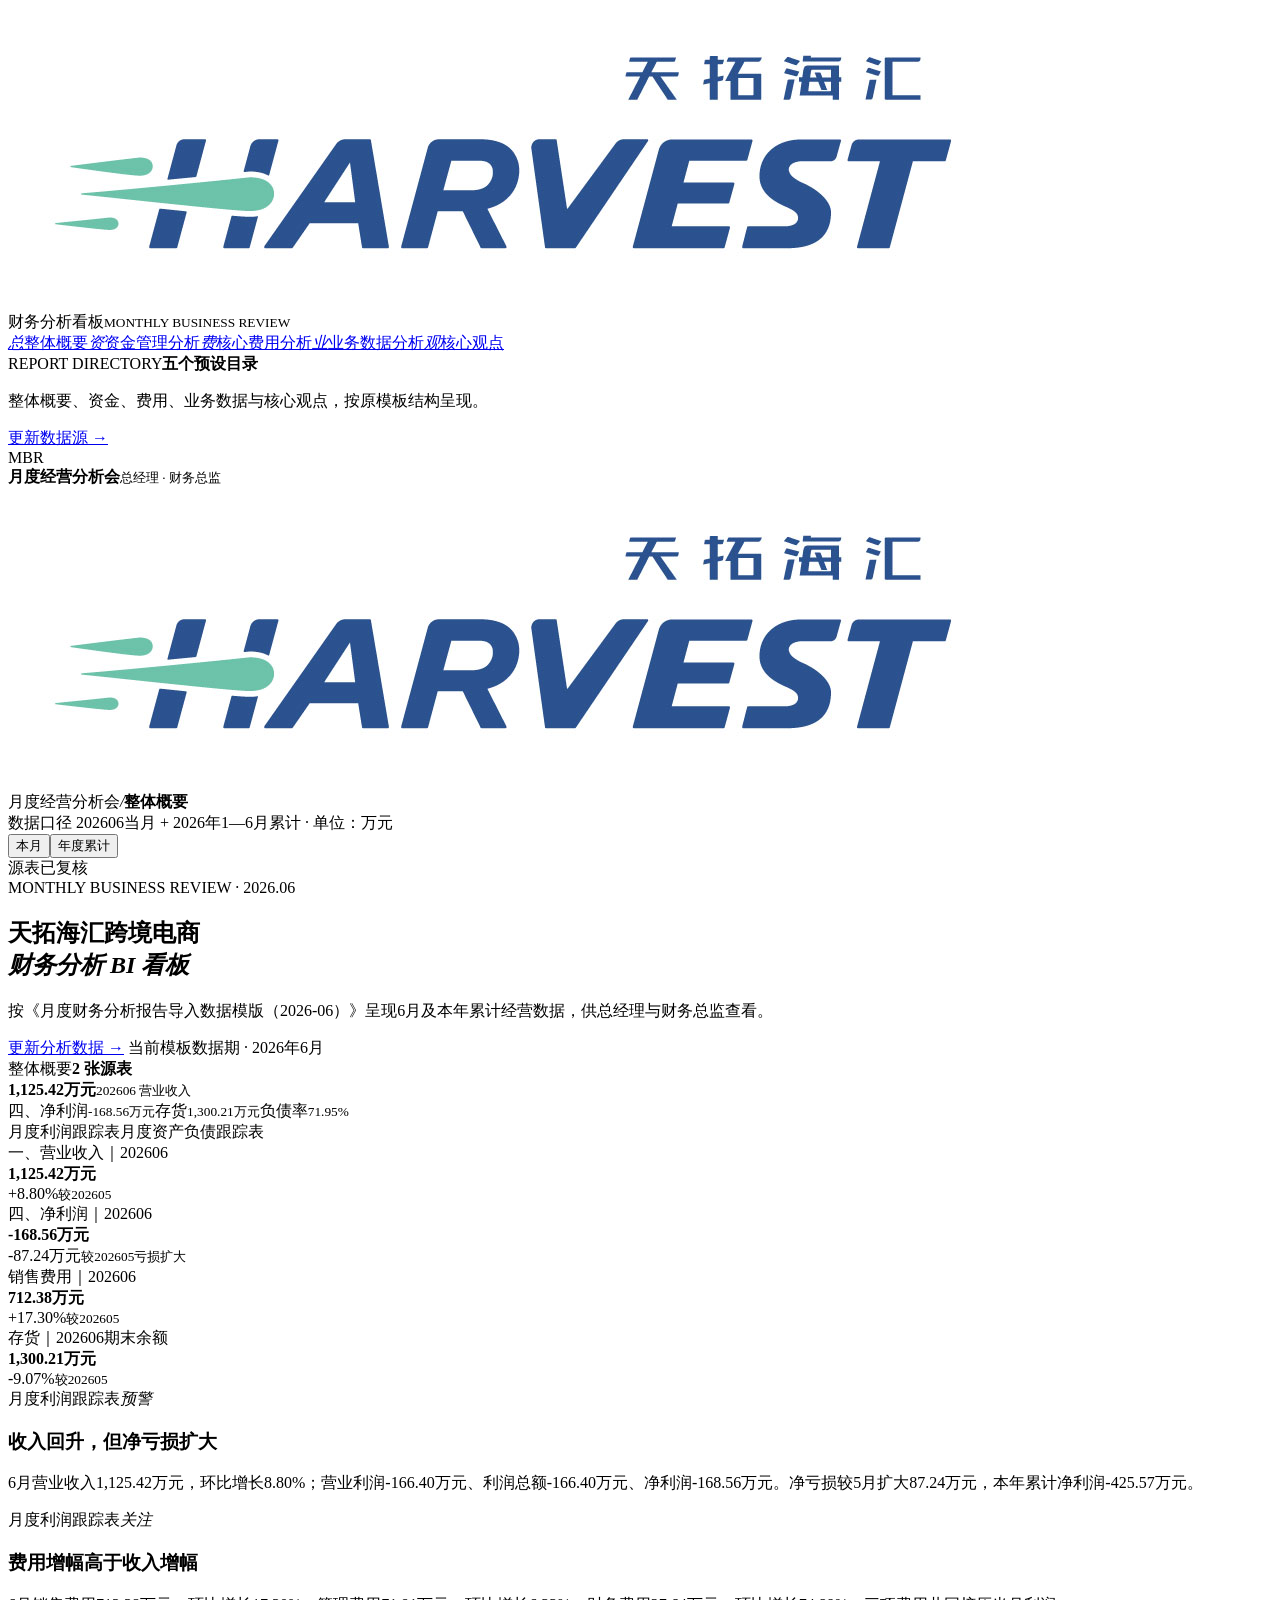
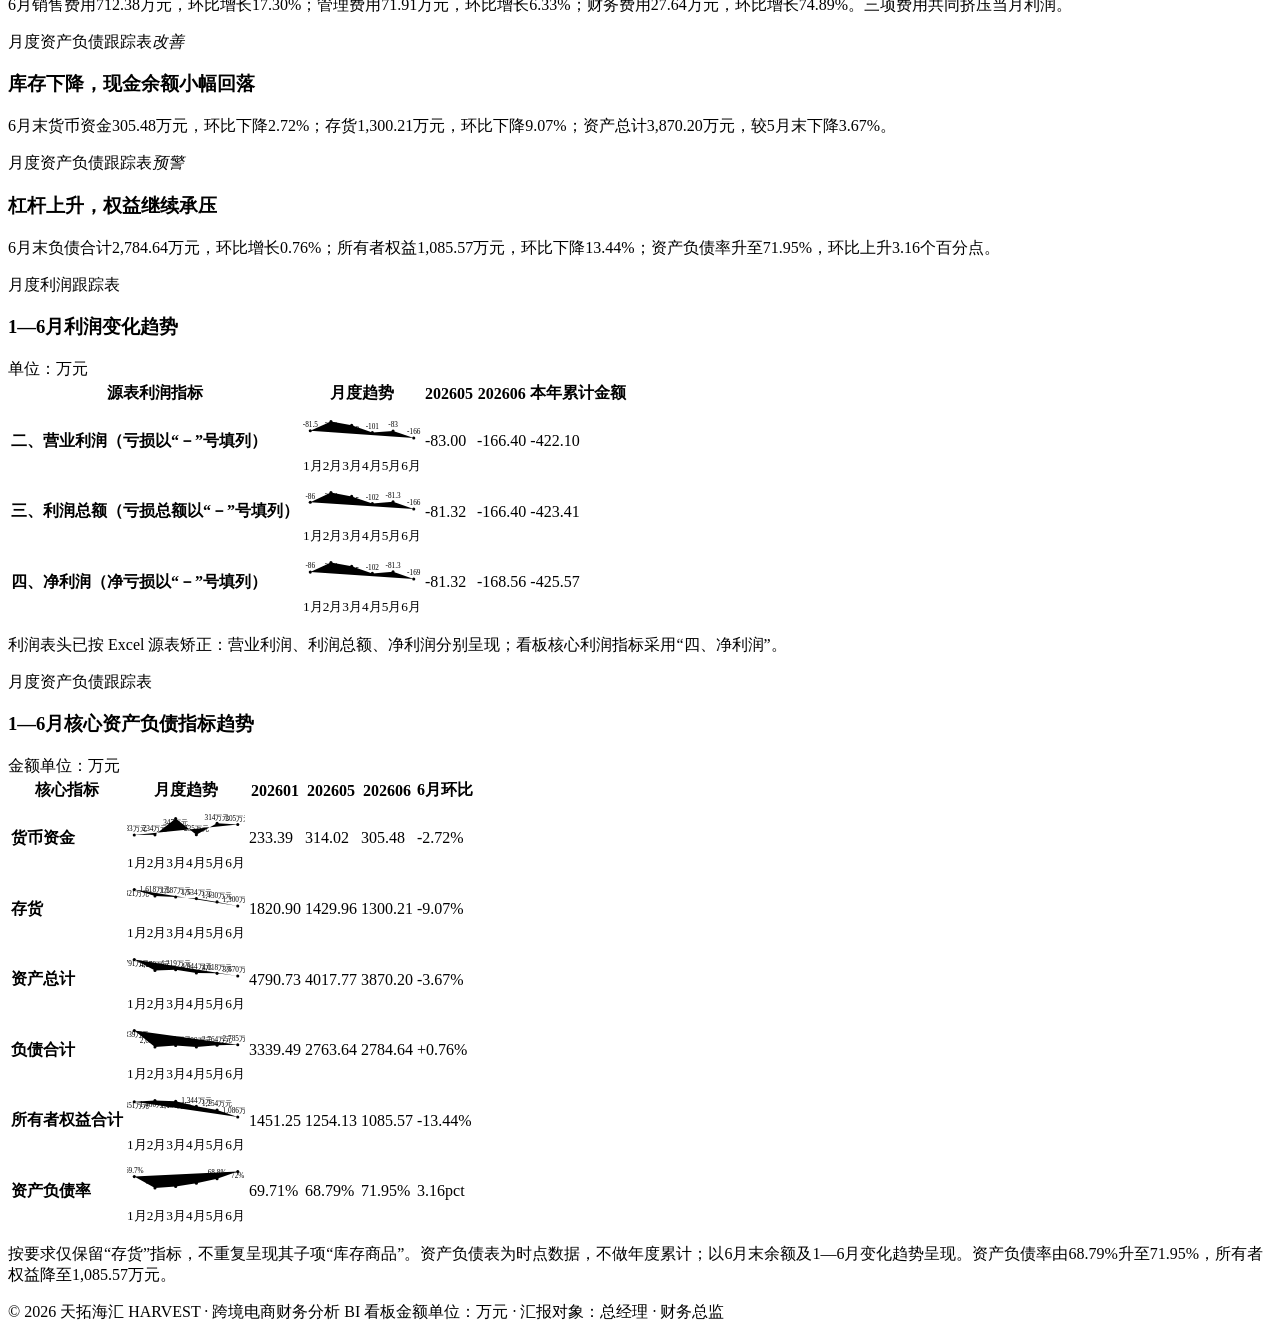
==== index.html @ 3107db8e "Add files via upload" ====
﻿<!DOCTYPE html><html lang="zh-CN"><head><meta charSet="utf-8"/><meta name="viewport" content="width=device-width, initial-scale=1"/><link rel="preload" as="image" href="./harvest-logo.jpg"/><link rel="stylesheet" href="./assets/index-Ce0Tkcq5.css" data-rsc-css-href="./assets/index-Ce0Tkcq5.css" data-precedence="vite-rsc/importer-resources"/><title>天拓海汇跨境电商项目 财务分析BI看板</title><meta name="description" content="依据月度财务分析报告导入数据模版，为总经理与财务总监呈现月度及本年累计经营数据。"/><meta property="og:title" content="天拓海汇跨境电商项目 财务分析BI看板"/><meta property="og:description" content="月度及本年累计财务与经营数据"/><meta property="og:image" content="./og-v2.png"/><meta property="og:image:width" content="1536"/><meta property="og:image:height" content="1024"/><meta property="og:image:alt" content="天拓海汇跨境电商项目财务分析 BI 看板"/><meta name="twitter:card" content="summary_large_image"/><meta name="twitter:title" content="天拓海汇跨境电商项目 财务分析BI看板"/><meta name="twitter:description" content="月度及本年累计财务与经营数据"/><meta name="twitter:image" content="./og-v2.png"/><link rel="icon" href="./harvest-logo.jpg"/>
</head><body><div class="app-shell"><aside class="sidebar"><a class="brand" href="index.html" aria-label="天拓海汇首页"><img src="./harvest-logo.jpg" alt="天拓海汇 HARVEST"/></a><div class="brand-caption"><span>财务分析看板</span><small>MONTHLY BUSINESS REVIEW</small></div><nav><a href="index.html" class="active"><i>总</i><span>整体概要</span><b></b></a><a href="capital.html" class=""><i>资</i><span>资金管理分析</span></a><a href="expenses.html" class=""><i>费</i><span>核心费用分析</span></a><a href="business.html" class=""><i>业</i><span>业务数据分析</span></a><a href="insights.html" class=""><i>观</i><span>核心观点</span></a></nav><div class="sidebar-card"><span>REPORT DIRECTORY</span><b>五个预设目录</b><p>整体概要、资金、费用、业务数据与核心观点，按原模板结构呈现。</p><a href="insights.html#data-update">更新数据源 →</a></div><footer><span class="avatar">MBR</span><div><b>月度经营分析会</b><small>总经理 · 财务总监</small></div></footer></aside><main><header class="topbar"><div class="mobile-brand"><img src="./harvest-logo.jpg" alt="天拓海汇"/></div><div class="breadcrumb"><span>月度经营分析会</span><i>/</i><b>整体概要</b></div><div class="top-actions"><span class="period">数据口径 202606当月 + 2026年1—6月累计 · 单位：万元</span><div class="view-toggle" role="group" aria-label="分析口径"><button class="active">本月</button><button class="">年度累计</button></div><span class="status"><b></b> 源表已复核</span></div></header><div class="page-content"><section class="ocean-hero"><div class="hero-copy"><span class="eyebrow-pill"><i></i> MONTHLY BUSINESS REVIEW · 2026.06</span><h1>天拓海汇跨境电商<br/><em>财务分析 BI 看板</em></h1><p>按《月度财务分析报告导入数据模版（2026-06）》呈现6月及本年累计经营数据，供总经理与财务总监查看。</p><div class="hero-actions"><a href="insights.html#data-update" class="primary-btn">更新分析数据 <span>→</span></a><span class="update-badge"><b></b> 当前模板数据期 · 2026年6月</span></div></div><div class="route-card" aria-label="整体概要数据源"><div class="route-head"><span>整体概要</span><strong>2 张源表</strong></div><div class="globe-grid"><div class="orbit orbit-one"></div><div class="orbit orbit-two"></div><div class="globe-core"><b>1,125.42万元</b><small>202606 营业收入</small></div><span class="market-node us">四、净利润<small>-168.56万元</small></span><span class="market-node eu">存货<small>1,300.21万元</small></span><span class="market-node jp">负债率<small>71.95%</small></span><span class="route-line line-one"></span><span class="route-line line-two"></span><span class="route-line line-three"></span></div><div class="route-foot"><span><i class="mint"></i>月度利润跟踪表</span><span><i class="blue"></i>月度资产负债跟踪表</span></div></div></section><section class="kpi-grid"><article class="kpi-card tone-blue"><div class="kpi-top"><span>一、营业收入｜202606</span><span class="kpi-dot"></span></div><strong>1,125.42万元</strong><div class="kpi-foot"><span class="up">+8.80%</span><small>较202605</small></div></article><article class="kpi-card tone-mint"><div class="kpi-top"><span>四、净利润｜202606</span><span class="kpi-dot"></span></div><strong>-168.56万元</strong><div class="kpi-foot"><span class="down">-87.24万元</span><small>较202605亏损扩大</small></div></article><article class="kpi-card tone-cyan"><div class="kpi-top"><span>销售费用｜202606</span><span class="kpi-dot"></span></div><strong>712.38万元</strong><div class="kpi-foot"><span class="up">+17.30%</span><small>较202605</small></div></article><article class="kpi-card tone-navy"><div class="kpi-top"><span>存货｜202606期末余额</span><span class="kpi-dot"></span></div><strong>1,300.21万元</strong><div class="kpi-foot"><span class="down">-9.07%</span><small>较202605</small></div></article></section><section class="narrative-grid" aria-label="整体概要文字结论"><article class="narrative-card risk"><div><span>月度利润跟踪表</span><i>预警</i></div><h3>收入回升，但净亏损扩大</h3><p>6月营业收入1,125.42万元，环比增长8.80%；营业利润-166.40万元、利润总额-166.40万元、净利润-168.56万元。净亏损较5月扩大87.24万元，本年累计净利润-425.57万元。</p></article><article class="narrative-card watch"><div><span>月度利润跟踪表</span><i>关注</i></div><h3>费用增幅高于收入增幅</h3><p>6月销售费用712.38万元，环比增长17.30%；管理费用71.91万元，环比增长6.33%；财务费用27.64万元，环比增长74.89%。三项费用共同挤压当月利润。</p></article><article class="narrative-card good"><div><span>月度资产负债跟踪表</span><i>改善</i></div><h3>库存下降，现金余额小幅回落</h3><p>6月末货币资金305.48万元，环比下降2.72%；存货1,300.21万元，环比下降9.07%；资产总计3,870.20万元，较5月末下降3.67%。</p></article><article class="narrative-card risk"><div><span>月度资产负债跟踪表</span><i>预警</i></div><h3>杠杆上升，权益继续承压</h3><p>6月末负债合计2,784.64万元，环比增长0.76%；所有者权益1,085.57万元，环比下降13.44%；资产负债率升至71.95%，环比上升3.16个百分点。</p></article></section><section class="panel variance-panel"><div class="panel-title"><div><span>月度利润跟踪表</span><h3>1—6月利润变化趋势</h3></div><span class="demo-label">单位：万元</span></div><div class="table-wrap"><table><thead><tr><th>源表利润指标</th><th>月度趋势</th><th>202605</th><th>202606</th><th>本年累计金额</th></tr></thead><tbody><tr><td><b>二、营业利润（亏损以“－”号填列）</b></td><td class="trend-cell"><div class="spark-bars spark-line" aria-label="1月 -81.54，2月 27.31，3月 -17.22，4月 -101.25，5月 -83，6月 -166.4"><svg viewBox="0 0 260 96" role="img" aria-hidden="true" focusable="false"><line class="spark-axis" x1="10" y1="66" x2="250" y2="66"></line><polyline class="spark-line-path" points="16,50.22920861080998 61.6,30 107.2,38.27566981570389 152.8,53.89221000464612 198.4,50.500542047390425 244,66"></polyline><circle class="negative" cx="16" cy="50.22920861080998" r="3.4"></circle><circle class="positive" cx="61.6" cy="30" r="3.4"></circle><circle class="negative" cx="107.2" cy="38.27566981570389" r="3.4"></circle><circle class="negative" cx="152.8" cy="53.89221000464612" r="3.4"></circle><circle class="negative" cx="198.4" cy="50.500542047390425" r="3.4"></circle><circle class="negative" cx="244" cy="66" r="3.4"></circle><text class="spark-label negative" x="16" y="42.22920861080998" text-anchor="middle">-81.5</text><text class="spark-label positive" x="61.6" y="44" text-anchor="middle">27.3</text><text class="spark-label negative" x="107.2" y="52.27566981570389" text-anchor="middle">-17.2</text><text class="spark-label negative" x="152.8" y="45.89221000464612" text-anchor="middle">-101</text><text class="spark-label negative" x="198.4" y="42.500542047390425" text-anchor="middle">-83</text><text class="spark-label negative" x="244" y="58" text-anchor="middle">-166</text></svg><span class="spark-col" title="1月：-81.54"><small>1月</small></span><span class="spark-col" title="2月：27.31"><small>2月</small></span><span class="spark-col" title="3月：-17.22"><small>3月</small></span><span class="spark-col" title="4月：-101.25"><small>4月</small></span><span class="spark-col" title="5月：-83"><small>5月</small></span><span class="spark-col" title="6月：-166.4"><small>6月</small></span></div></td><td class="down">-83.00</td><td class="down">-166.40</td><td class="down">-422.10</td></tr><tr><td><b>三、利润总额（亏损总额以“－”号填列）</b></td><td class="trend-cell"><div class="spark-bars spark-line" aria-label="1月 -85.98，2月 28.44，3月 -16.5，4月 -101.65，5月 -81.32，6月 -166.4"><svg viewBox="0 0 260 96" role="img" aria-hidden="true" focusable="false"><line class="spark-axis" x1="10" y1="66" x2="250" y2="66"></line><polyline class="spark-line-path" points="16,51.141038801067545 61.6,30 107.2,38.303428454116194 152.8,54.036337507698626 198.4,50.28002463559844 244,66"></polyline><circle class="negative" cx="16" cy="51.141038801067545" r="3.4"></circle><circle class="positive" cx="61.6" cy="30" r="3.4"></circle><circle class="negative" cx="107.2" cy="38.303428454116194" r="3.4"></circle><circle class="negative" cx="152.8" cy="54.036337507698626" r="3.4"></circle><circle class="negative" cx="198.4" cy="50.28002463559844" r="3.4"></circle><circle class="negative" cx="244" cy="66" r="3.4"></circle><text class="spark-label negative" x="16" y="43.141038801067545" text-anchor="middle">-86</text><text class="spark-label positive" x="61.6" y="44" text-anchor="middle">28.4</text><text class="spark-label negative" x="107.2" y="52.303428454116194" text-anchor="middle">-16.5</text><text class="spark-label negative" x="152.8" y="46.036337507698626" text-anchor="middle">-102</text><text class="spark-label negative" x="198.4" y="42.28002463559844" text-anchor="middle">-81.3</text><text class="spark-label negative" x="244" y="58" text-anchor="middle">-166</text></svg><span class="spark-col" title="1月：-85.98"><small>1月</small></span><span class="spark-col" title="2月：28.44"><small>2月</small></span><span class="spark-col" title="3月：-16.5"><small>3月</small></span><span class="spark-col" title="4月：-101.65"><small>4月</small></span><span class="spark-col" title="5月：-81.32"><small>5月</small></span><span class="spark-col" title="6月：-166.4"><small>6月</small></span></div></td><td class="down">-81.32</td><td class="down">-166.40</td><td class="down">-423.41</td></tr><tr><td><b>四、净利润（净亏损以“－”号填列）</b></td><td class="trend-cell"><div class="spark-bars spark-line" aria-label="1月 -85.98，2月 28.44，3月 -16.5，4月 -101.65，5月 -81.32，6月 -168.56"><svg viewBox="0 0 260 96" role="img" aria-hidden="true" focusable="false"><line class="spark-axis" x1="10" y1="66" x2="250" y2="66"></line><polyline class="spark-line-path" points="16,50.9092385786802 61.6,30 107.2,38.21238578680203 152.8,53.77279187817259 198.4,50.057664974619286 244,66"></polyline><circle class="negative" cx="16" cy="50.9092385786802" r="3.4"></circle><circle class="positive" cx="61.6" cy="30" r="3.4"></circle><circle class="negative" cx="107.2" cy="38.21238578680203" r="3.4"></circle><circle class="negative" cx="152.8" cy="53.77279187817259" r="3.4"></circle><circle class="negative" cx="198.4" cy="50.057664974619286" r="3.4"></circle><circle class="negative" cx="244" cy="66" r="3.4"></circle><text class="spark-label negative" x="16" y="42.9092385786802" text-anchor="middle">-86</text><text class="spark-label positive" x="61.6" y="44" text-anchor="middle">28.4</text><text class="spark-label negative" x="107.2" y="52.21238578680203" text-anchor="middle">-16.5</text><text class="spark-label negative" x="152.8" y="45.77279187817259" text-anchor="middle">-102</text><text class="spark-label negative" x="198.4" y="42.057664974619286" text-anchor="middle">-81.3</text><text class="spark-label negative" x="244" y="58" text-anchor="middle">-169</text></svg><span class="spark-col" title="1月：-85.98"><small>1月</small></span><span class="spark-col" title="2月：28.44"><small>2月</small></span><span class="spark-col" title="3月：-16.5"><small>3月</small></span><span class="spark-col" title="4月：-101.65"><small>4月</small></span><span class="spark-col" title="5月：-81.32"><small>5月</small></span><span class="spark-col" title="6月：-168.56"><small>6月</small></span></div></td><td class="down">-81.32</td><td class="down">-168.56</td><td class="down">-425.57</td></tr></tbody></table></div><p class="table-note">利润表头已按 Excel 源表矫正：营业利润、利润总额、净利润分别呈现；看板核心利润指标采用“四、净利润”。</p></section><section class="panel market-panel"><div class="panel-title"><div><span>月度资产负债跟踪表</span><h3>1—6月核心资产负债指标趋势</h3></div><span class="demo-label">金额单位：万元</span></div><div class="table-wrap"><table><thead><tr><th>核心指标</th><th>月度趋势</th><th>202601</th><th>202605</th><th>202606</th><th>6月环比</th></tr></thead><tbody><tr><td><b>货币资金</b></td><td class="trend-cell"><div class="spark-bars spark-line" aria-label="1月 233.39万元，2月 234.14万元，3月 346.89万元，4月 234.68万元，5月 314.02万元，6月 305.48万元"><svg viewBox="0 0 260 96" role="img" aria-hidden="true" focusable="false"><line class="spark-axis" x1="10" y1="66" x2="250" y2="66"></line><polyline class="spark-line-path" points="16,66 61.6,65.76211453744493 107.2,30 152.8,65.59083700440527 198.4,40.4257268722467 244,43.13444933920704"></polyline><circle class="positive" cx="16" cy="66" r="3.4"></circle><circle class="positive" cx="61.6" cy="65.76211453744493" r="3.4"></circle><circle class="positive" cx="107.2" cy="30" r="3.4"></circle><circle class="positive" cx="152.8" cy="65.59083700440527" r="3.4"></circle><circle class="positive" cx="198.4" cy="40.4257268722467" r="3.4"></circle><circle class="positive" cx="244" cy="43.13444933920704" r="3.4"></circle><text class="spark-label positive" x="16" y="58" text-anchor="middle">233万元</text><text class="spark-label positive" x="61.6" y="57.76211453744493" text-anchor="middle">234万元</text><text class="spark-label positive" x="107.2" y="44" text-anchor="middle">347万元</text><text class="spark-label positive" x="152.8" y="57.59083700440527" text-anchor="middle">235万元</text><text class="spark-label positive" x="198.4" y="32.4257268722467" text-anchor="middle">314万元</text><text class="spark-label positive" x="244" y="35.13444933920704" text-anchor="middle">305万元</text></svg><span class="spark-col" title="1月：233.39万元"><small>1月</small></span><span class="spark-col" title="2月：234.14万元"><small>2月</small></span><span class="spark-col" title="3月：346.89万元"><small>3月</small></span><span class="spark-col" title="4月：234.68万元"><small>4月</small></span><span class="spark-col" title="5月：314.02万元"><small>5月</small></span><span class="spark-col" title="6月：305.48万元"><small>6月</small></span></div></td><td>233.39</td><td>314.02</td><td>305.48</td><td class="up">-2.72%</td></tr><tr><td><b>存货</b></td><td class="trend-cell"><div class="spark-bars spark-line" aria-label="1月 1820.9万元，2月 1617.87万元，3月 1586.86万元，4月 1534.13万元，5月 1429.96万元，6月 1300.21万元"><svg viewBox="0 0 260 96" role="img" aria-hidden="true" focusable="false"><line class="spark-axis" x1="10" y1="66" x2="250" y2="66"></line><polyline class="spark-line-path" points="16,30 61.6,44.03729666404196 107.2,46.181297893180215 152.8,49.82699879006702 198.4,57.02921123893296 244,66"></polyline><circle class="positive" cx="16" cy="30" r="3.4"></circle><circle class="positive" cx="61.6" cy="44.03729666404196" r="3.4"></circle><circle class="positive" cx="107.2" cy="46.181297893180215" r="3.4"></circle><circle class="positive" cx="152.8" cy="49.82699879006702" r="3.4"></circle><circle class="positive" cx="198.4" cy="57.02921123893296" r="3.4"></circle><circle class="positive" cx="244" cy="66" r="3.4"></circle><text class="spark-label positive" x="16" y="44" text-anchor="middle">1,821万元</text><text class="spark-label positive" x="61.6" y="36.03729666404196" text-anchor="middle">1,618万元</text><text class="spark-label positive" x="107.2" y="38.181297893180215" text-anchor="middle">1,587万元</text><text class="spark-label positive" x="152.8" y="41.82699879006702" text-anchor="middle">1,534万元</text><text class="spark-label positive" x="198.4" y="49.02921123893296" text-anchor="middle">1,430万元</text><text class="spark-label positive" x="244" y="58" text-anchor="middle">1,300万元</text></svg><span class="spark-col" title="1月：1820.9万元"><small>1月</small></span><span class="spark-col" title="2月：1617.87万元"><small>2月</small></span><span class="spark-col" title="3月：1586.86万元"><small>3月</small></span><span class="spark-col" title="4月：1534.13万元"><small>4月</small></span><span class="spark-col" title="5月：1429.96万元"><small>5月</small></span><span class="spark-col" title="6月：1300.21万元"><small>6月</small></span></div></td><td>1820.90</td><td>1429.96</td><td>1300.21</td><td class="up">-9.07%</td></tr><tr><td><b>资产总计</b></td><td class="trend-cell"><div class="spark-bars spark-line" aria-label="1月 4790.73万元，2月 4178.93万元，3月 4219.37万元，4月 4043.51万元，5月 4017.77万元，6月 3870.2万元"><svg viewBox="0 0 260 96" role="img" aria-hidden="true" focusable="false"><line class="spark-axis" x1="10" y1="66" x2="250" y2="66"></line><polyline class="spark-line-path" points="16,30 61.6,53.926216418802184 107.2,52.34469273136128 152.8,59.22220894484697 198.4,60.22884642542883 244,66"></polyline><circle class="positive" cx="16" cy="30" r="3.4"></circle><circle class="positive" cx="61.6" cy="53.926216418802184" r="3.4"></circle><circle class="positive" cx="107.2" cy="52.34469273136128" r="3.4"></circle><circle class="positive" cx="152.8" cy="59.22220894484697" r="3.4"></circle><circle class="positive" cx="198.4" cy="60.22884642542883" r="3.4"></circle><circle class="positive" cx="244" cy="66" r="3.4"></circle><text class="spark-label positive" x="16" y="44" text-anchor="middle">4,791万元</text><text class="spark-label positive" x="61.6" y="45.926216418802184" text-anchor="middle">4,179万元</text><text class="spark-label positive" x="107.2" y="44.34469273136128" text-anchor="middle">4,219万元</text><text class="spark-label positive" x="152.8" y="51.22220894484697" text-anchor="middle">4,044万元</text><text class="spark-label positive" x="198.4" y="52.22884642542883" text-anchor="middle">4,018万元</text><text class="spark-label positive" x="244" y="58" text-anchor="middle">3,870万元</text></svg><span class="spark-col" title="1月：4790.73万元"><small>1月</small></span><span class="spark-col" title="2月：4178.93万元"><small>2月</small></span><span class="spark-col" title="3月：4219.37万元"><small>3月</small></span><span class="spark-col" title="4月：4043.51万元"><small>4月</small></span><span class="spark-col" title="5月：4017.77万元"><small>5月</small></span><span class="spark-col" title="6月：3870.2万元"><small>6月</small></span></div></td><td>4790.73</td><td>4017.77</td><td>3870.20</td><td class="up">-3.67%</td></tr><tr><td><b>负债合计</b></td><td class="trend-cell"><div class="spark-bars spark-line" aria-label="1月 3339.49万元，2月 2699.25万元，3月 2755.29万元，4月 2699.15万元，5月 2763.64万元，6月 2784.64万元"><svg viewBox="0 0 260 96" role="img" aria-hidden="true" focusable="false"><line class="spark-axis" x1="10" y1="66" x2="250" y2="66"></line><polyline class="spark-line-path" points="16,30 61.6,65.99437798669457 107.2,62.84380173033077 152.8,66 198.4,62.37436361932724 244,61.19374082518663"></polyline><circle class="positive" cx="16" cy="30" r="3.4"></circle><circle class="positive" cx="61.6" cy="65.99437798669457" r="3.4"></circle><circle class="positive" cx="107.2" cy="62.84380173033077" r="3.4"></circle><circle class="positive" cx="152.8" cy="66" r="3.4"></circle><circle class="positive" cx="198.4" cy="62.37436361932724" r="3.4"></circle><circle class="positive" cx="244" cy="61.19374082518663" r="3.4"></circle><text class="spark-label positive" x="16" y="44" text-anchor="middle">3,339万元</text><text class="spark-label positive" x="61.6" y="57.99437798669457" text-anchor="middle">2,699万元</text><text class="spark-label positive" x="107.2" y="54.84380173033077" text-anchor="middle">2,755万元</text><text class="spark-label positive" x="152.8" y="58" text-anchor="middle">2,699万元</text><text class="spark-label positive" x="198.4" y="54.37436361932724" text-anchor="middle">2,764万元</text><text class="spark-label positive" x="244" y="53.19374082518663" text-anchor="middle">2,785万元</text></svg><span class="spark-col" title="1月：3339.49万元"><small>1月</small></span><span class="spark-col" title="2月：2699.25万元"><small>2月</small></span><span class="spark-col" title="3月：2755.29万元"><small>3月</small></span><span class="spark-col" title="4月：2699.15万元"><small>4月</small></span><span class="spark-col" title="5月：2763.64万元"><small>5月</small></span><span class="spark-col" title="6月：2784.64万元"><small>6月</small></span></div></td><td>3339.49</td><td>2763.64</td><td>2784.64</td><td class="down">+0.76%</td></tr><tr><td><b>所有者权益合计</b></td><td class="trend-cell"><div class="spark-bars spark-line" aria-label="1月 1451.25万元，2月 1479.68万元，3月 1464.08万元，4月 1344.35万元，5月 1254.13万元，6月 1085.57万元"><svg viewBox="0 0 260 96" role="img" aria-hidden="true" focusable="false"><line class="spark-axis" x1="10" y1="66" x2="250" y2="66"></line><polyline class="spark-line-path" points="16,32.59693994062572 61.6,30 107.2,31.424982872802023 152.8,42.36172642155744 198.4,50.60287736926237 244,66"></polyline><circle class="positive" cx="16" cy="32.59693994062572" r="3.4"></circle><circle class="positive" cx="61.6" cy="30" r="3.4"></circle><circle class="positive" cx="107.2" cy="31.424982872802023" r="3.4"></circle><circle class="positive" cx="152.8" cy="42.36172642155744" r="3.4"></circle><circle class="positive" cx="198.4" cy="50.60287736926237" r="3.4"></circle><circle class="positive" cx="244" cy="66" r="3.4"></circle><text class="spark-label positive" x="16" y="46.59693994062572" text-anchor="middle">1,451万元</text><text class="spark-label positive" x="61.6" y="44" text-anchor="middle">1,480万元</text><text class="spark-label positive" x="107.2" y="45.42498287280202" text-anchor="middle">1,464万元</text><text class="spark-label positive" x="152.8" y="34.36172642155744" text-anchor="middle">1,344万元</text><text class="spark-label positive" x="198.4" y="42.60287736926237" text-anchor="middle">1,254万元</text><text class="spark-label positive" x="244" y="58" text-anchor="middle">1,086万元</text></svg><span class="spark-col" title="1月：1451.25万元"><small>1月</small></span><span class="spark-col" title="2月：1479.68万元"><small>2月</small></span><span class="spark-col" title="3月：1464.08万元"><small>3月</small></span><span class="spark-col" title="4月：1344.35万元"><small>4月</small></span><span class="spark-col" title="5月：1254.13万元"><small>5月</small></span><span class="spark-col" title="6月：1085.57万元"><small>6月</small></span></div></td><td>1451.25</td><td>1254.13</td><td>1085.57</td><td class="up">-13.44%</td></tr><tr><td><b>资产负债率</b></td><td class="trend-cell"><div class="spark-bars spark-line" aria-label="1月 69.71%，2月 64.59%，3月 65.3%，4月 66.75%，5月 68.79%，6月 71.95%"><svg viewBox="0 0 260 96" role="img" aria-hidden="true" focusable="false"><line class="spark-axis" x1="10" y1="66" x2="250" y2="66"></line><polyline class="spark-line-path" points="16,40.95652173913048 61.6,66 107.2,62.527173913043505 152.8,55.43478260869567 198.4,45.45652173913042 244,30"></polyline><circle class="positive" cx="16" cy="40.95652173913048" r="3.4"></circle><circle class="positive" cx="61.6" cy="66" r="3.4"></circle><circle class="positive" cx="107.2" cy="62.527173913043505" r="3.4"></circle><circle class="positive" cx="152.8" cy="55.43478260869567" r="3.4"></circle><circle class="positive" cx="198.4" cy="45.45652173913042" r="3.4"></circle><circle class="positive" cx="244" cy="30" r="3.4"></circle><text class="spark-label positive" x="16" y="32.95652173913048" text-anchor="middle">69.7%</text><text class="spark-label positive" x="61.6" y="58" text-anchor="middle">64.6%</text><text class="spark-label positive" x="107.2" y="54.527173913043505" text-anchor="middle">65.3%</text><text class="spark-label positive" x="152.8" y="47.43478260869567" text-anchor="middle">66.8%</text><text class="spark-label positive" x="198.4" y="37.45652173913042" text-anchor="middle">68.8%</text><text class="spark-label positive" x="244" y="44" text-anchor="middle">72%</text></svg><span class="spark-col" title="1月：69.71%"><small>1月</small></span><span class="spark-col" title="2月：64.59%"><small>2月</small></span><span class="spark-col" title="3月：65.3%"><small>3月</small></span><span class="spark-col" title="4月：66.75%"><small>4月</small></span><span class="spark-col" title="5月：68.79%"><small>5月</small></span><span class="spark-col" title="6月：71.95%"><small>6月</small></span></div></td><td>69.71<!-- -->%</td><td>68.79<!-- -->%</td><td>71.95<!-- -->%</td><td class="down">3.16pct</td></tr></tbody></table></div><p class="table-note">按要求仅保留“存货”指标，不重复呈现其子项“库存商品”。资产负债表为时点数据，不做年度累计；以6月末余额及1—6月变化趋势呈现。资产负债率由68.79%升至71.95%，所有者权益降至1,085.57万元。</p></section><footer class="page-footer"><span>© 2026 天拓海汇 HARVEST · 跨境电商财务分析 BI 看板</span><span>金额单位：万元 · 汇报对象：总经理 · 财务总监</span></footer></div></main></div></body></html>
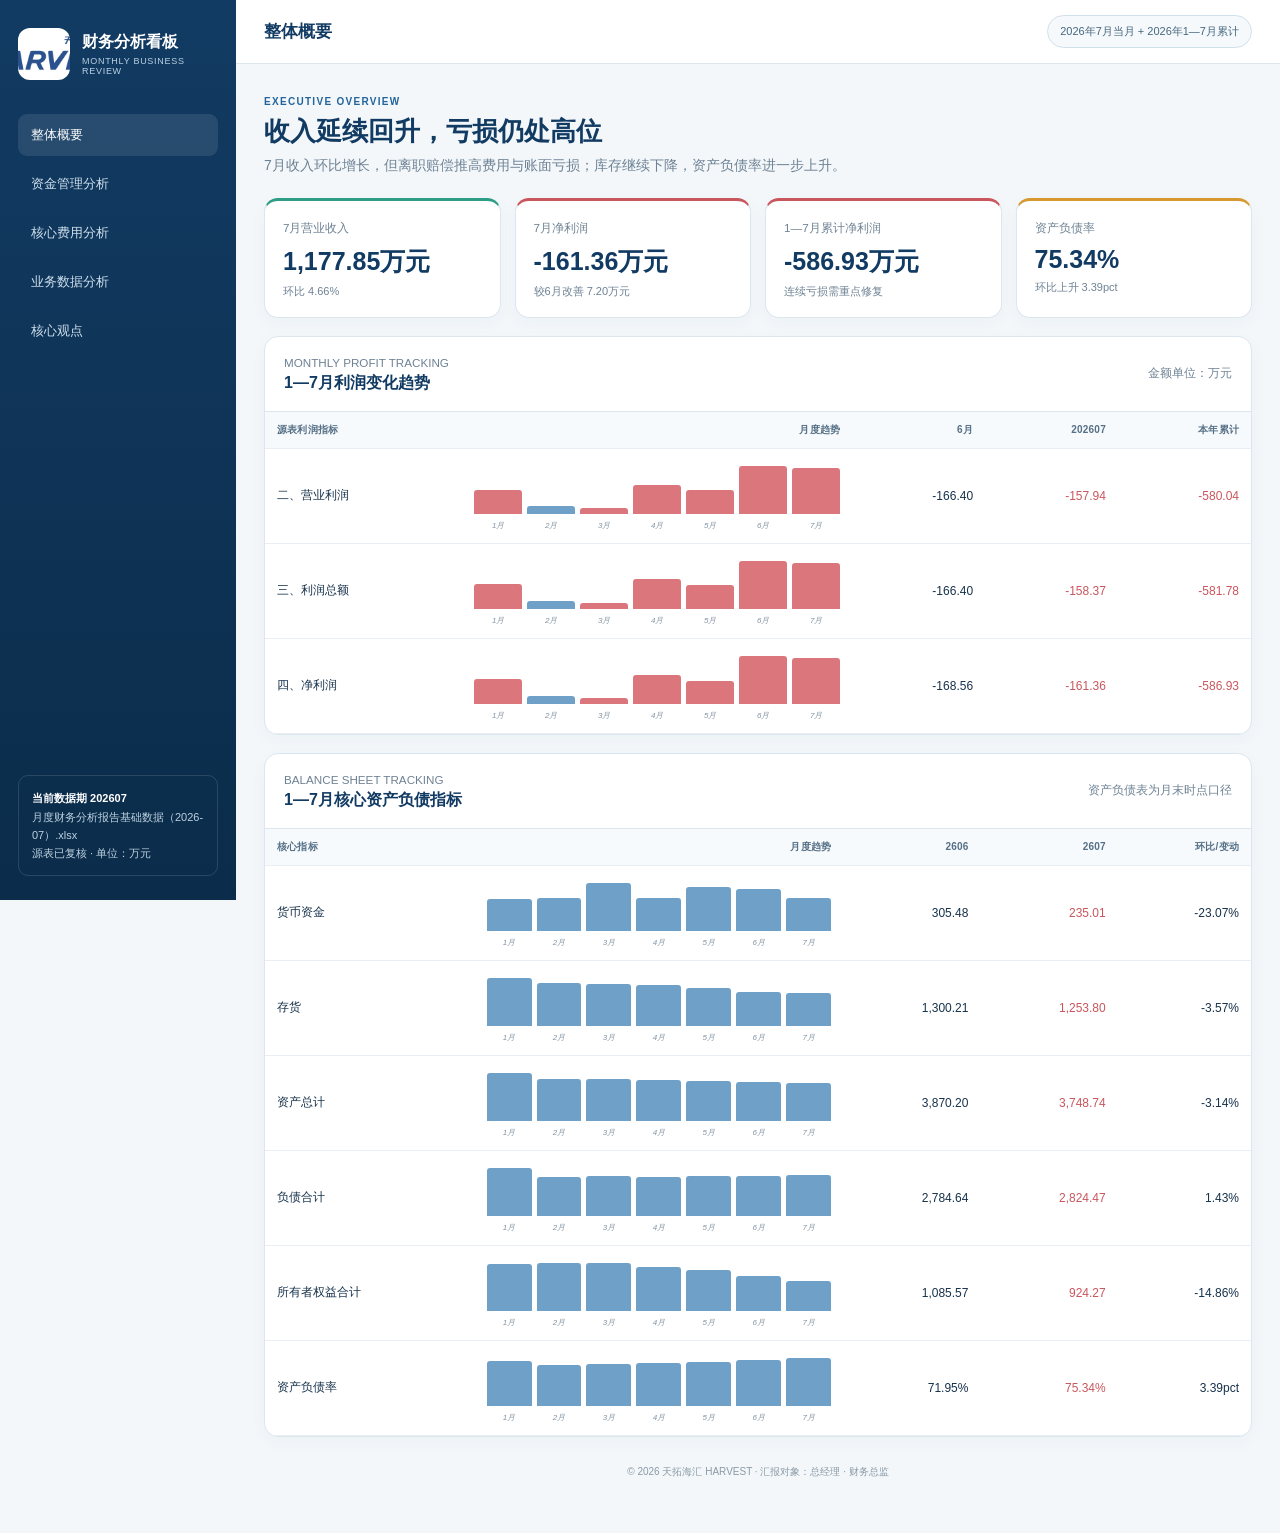
==== commit 944cc186: "Update financial dashboard with July 2026 data" ====
--- a/index.html
+++ b/index.html
@@ -1,2 +1 @@
-﻿<!DOCTYPE html><html lang="zh-CN"><head><meta charSet="utf-8"/><meta name="viewport" content="width=device-width, initial-scale=1"/><link rel="preload" as="image" href="./harvest-logo.jpg"/><link rel="stylesheet" href="./assets/index-Ce0Tkcq5.css" data-rsc-css-href="./assets/index-Ce0Tkcq5.css" data-precedence="vite-rsc/importer-resources"/><title>天拓海汇跨境电商项目 财务分析BI看板</title><meta name="description" content="依据月度财务分析报告导入数据模版，为总经理与财务总监呈现月度及本年累计经营数据。"/><meta property="og:title" content="天拓海汇跨境电商项目 财务分析BI看板"/><meta property="og:description" content="月度及本年累计财务与经营数据"/><meta property="og:image" content="./og-v2.png"/><meta property="og:image:width" content="1536"/><meta property="og:image:height" content="1024"/><meta property="og:image:alt" content="天拓海汇跨境电商项目财务分析 BI 看板"/><meta name="twitter:card" content="summary_large_image"/><meta name="twitter:title" content="天拓海汇跨境电商项目 财务分析BI看板"/><meta name="twitter:description" content="月度及本年累计财务与经营数据"/><meta name="twitter:image" content="./og-v2.png"/><link rel="icon" href="./harvest-logo.jpg"/>
-</head><body><div class="app-shell"><aside class="sidebar"><a class="brand" href="index.html" aria-label="天拓海汇首页"><img src="./harvest-logo.jpg" alt="天拓海汇 HARVEST"/></a><div class="brand-caption"><span>财务分析看板</span><small>MONTHLY BUSINESS REVIEW</small></div><nav><a href="index.html" class="active"><i>总</i><span>整体概要</span><b></b></a><a href="capital.html" class=""><i>资</i><span>资金管理分析</span></a><a href="expenses.html" class=""><i>费</i><span>核心费用分析</span></a><a href="business.html" class=""><i>业</i><span>业务数据分析</span></a><a href="insights.html" class=""><i>观</i><span>核心观点</span></a></nav><div class="sidebar-card"><span>REPORT DIRECTORY</span><b>五个预设目录</b><p>整体概要、资金、费用、业务数据与核心观点，按原模板结构呈现。</p><a href="insights.html#data-update">更新数据源 →</a></div><footer><span class="avatar">MBR</span><div><b>月度经营分析会</b><small>总经理 · 财务总监</small></div></footer></aside><main><header class="topbar"><div class="mobile-brand"><img src="./harvest-logo.jpg" alt="天拓海汇"/></div><div class="breadcrumb"><span>月度经营分析会</span><i>/</i><b>整体概要</b></div><div class="top-actions"><span class="period">数据口径 202606当月 + 2026年1—6月累计 · 单位：万元</span><div class="view-toggle" role="group" aria-label="分析口径"><button class="active">本月</button><button class="">年度累计</button></div><span class="status"><b></b> 源表已复核</span></div></header><div class="page-content"><section class="ocean-hero"><div class="hero-copy"><span class="eyebrow-pill"><i></i> MONTHLY BUSINESS REVIEW · 2026.06</span><h1>天拓海汇跨境电商<br/><em>财务分析 BI 看板</em></h1><p>按《月度财务分析报告导入数据模版（2026-06）》呈现6月及本年累计经营数据，供总经理与财务总监查看。</p><div class="hero-actions"><a href="insights.html#data-update" class="primary-btn">更新分析数据 <span>→</span></a><span class="update-badge"><b></b> 当前模板数据期 · 2026年6月</span></div></div><div class="route-card" aria-label="整体概要数据源"><div class="route-head"><span>整体概要</span><strong>2 张源表</strong></div><div class="globe-grid"><div class="orbit orbit-one"></div><div class="orbit orbit-two"></div><div class="globe-core"><b>1,125.42万元</b><small>202606 营业收入</small></div><span class="market-node us">四、净利润<small>-168.56万元</small></span><span class="market-node eu">存货<small>1,300.21万元</small></span><span class="market-node jp">负债率<small>71.95%</small></span><span class="route-line line-one"></span><span class="route-line line-two"></span><span class="route-line line-three"></span></div><div class="route-foot"><span><i class="mint"></i>月度利润跟踪表</span><span><i class="blue"></i>月度资产负债跟踪表</span></div></div></section><section class="kpi-grid"><article class="kpi-card tone-blue"><div class="kpi-top"><span>一、营业收入｜202606</span><span class="kpi-dot"></span></div><strong>1,125.42万元</strong><div class="kpi-foot"><span class="up">+8.80%</span><small>较202605</small></div></article><article class="kpi-card tone-mint"><div class="kpi-top"><span>四、净利润｜202606</span><span class="kpi-dot"></span></div><strong>-168.56万元</strong><div class="kpi-foot"><span class="down">-87.24万元</span><small>较202605亏损扩大</small></div></article><article class="kpi-card tone-cyan"><div class="kpi-top"><span>销售费用｜202606</span><span class="kpi-dot"></span></div><strong>712.38万元</strong><div class="kpi-foot"><span class="up">+17.30%</span><small>较202605</small></div></article><article class="kpi-card tone-navy"><div class="kpi-top"><span>存货｜202606期末余额</span><span class="kpi-dot"></span></div><strong>1,300.21万元</strong><div class="kpi-foot"><span class="down">-9.07%</span><small>较202605</small></div></article></section><section class="narrative-grid" aria-label="整体概要文字结论"><article class="narrative-card risk"><div><span>月度利润跟踪表</span><i>预警</i></div><h3>收入回升，但净亏损扩大</h3><p>6月营业收入1,125.42万元，环比增长8.80%；营业利润-166.40万元、利润总额-166.40万元、净利润-168.56万元。净亏损较5月扩大87.24万元，本年累计净利润-425.57万元。</p></article><article class="narrative-card watch"><div><span>月度利润跟踪表</span><i>关注</i></div><h3>费用增幅高于收入增幅</h3><p>6月销售费用712.38万元，环比增长17.30%；管理费用71.91万元，环比增长6.33%；财务费用27.64万元，环比增长74.89%。三项费用共同挤压当月利润。</p></article><article class="narrative-card good"><div><span>月度资产负债跟踪表</span><i>改善</i></div><h3>库存下降，现金余额小幅回落</h3><p>6月末货币资金305.48万元，环比下降2.72%；存货1,300.21万元，环比下降9.07%；资产总计3,870.20万元，较5月末下降3.67%。</p></article><article class="narrative-card risk"><div><span>月度资产负债跟踪表</span><i>预警</i></div><h3>杠杆上升，权益继续承压</h3><p>6月末负债合计2,784.64万元，环比增长0.76%；所有者权益1,085.57万元，环比下降13.44%；资产负债率升至71.95%，环比上升3.16个百分点。</p></article></section><section class="panel variance-panel"><div class="panel-title"><div><span>月度利润跟踪表</span><h3>1—6月利润变化趋势</h3></div><span class="demo-label">单位：万元</span></div><div class="table-wrap"><table><thead><tr><th>源表利润指标</th><th>月度趋势</th><th>202605</th><th>202606</th><th>本年累计金额</th></tr></thead><tbody><tr><td><b>二、营业利润（亏损以“－”号填列）</b></td><td class="trend-cell"><div class="spark-bars spark-line" aria-label="1月 -81.54，2月 27.31，3月 -17.22，4月 -101.25，5月 -83，6月 -166.4"><svg viewBox="0 0 260 96" role="img" aria-hidden="true" focusable="false"><line class="spark-axis" x1="10" y1="66" x2="250" y2="66"></line><polyline class="spark-line-path" points="16,50.22920861080998 61.6,30 107.2,38.27566981570389 152.8,53.89221000464612 198.4,50.500542047390425 244,66"></polyline><circle class="negative" cx="16" cy="50.22920861080998" r="3.4"></circle><circle class="positive" cx="61.6" cy="30" r="3.4"></circle><circle class="negative" cx="107.2" cy="38.27566981570389" r="3.4"></circle><circle class="negative" cx="152.8" cy="53.89221000464612" r="3.4"></circle><circle class="negative" cx="198.4" cy="50.500542047390425" r="3.4"></circle><circle class="negative" cx="244" cy="66" r="3.4"></circle><text class="spark-label negative" x="16" y="42.22920861080998" text-anchor="middle">-81.5</text><text class="spark-label positive" x="61.6" y="44" text-anchor="middle">27.3</text><text class="spark-label negative" x="107.2" y="52.27566981570389" text-anchor="middle">-17.2</text><text class="spark-label negative" x="152.8" y="45.89221000464612" text-anchor="middle">-101</text><text class="spark-label negative" x="198.4" y="42.500542047390425" text-anchor="middle">-83</text><text class="spark-label negative" x="244" y="58" text-anchor="middle">-166</text></svg><span class="spark-col" title="1月：-81.54"><small>1月</small></span><span class="spark-col" title="2月：27.31"><small>2月</small></span><span class="spark-col" title="3月：-17.22"><small>3月</small></span><span class="spark-col" title="4月：-101.25"><small>4月</small></span><span class="spark-col" title="5月：-83"><small>5月</small></span><span class="spark-col" title="6月：-166.4"><small>6月</small></span></div></td><td class="down">-83.00</td><td class="down">-166.40</td><td class="down">-422.10</td></tr><tr><td><b>三、利润总额（亏损总额以“－”号填列）</b></td><td class="trend-cell"><div class="spark-bars spark-line" aria-label="1月 -85.98，2月 28.44，3月 -16.5，4月 -101.65，5月 -81.32，6月 -166.4"><svg viewBox="0 0 260 96" role="img" aria-hidden="true" focusable="false"><line class="spark-axis" x1="10" y1="66" x2="250" y2="66"></line><polyline class="spark-line-path" points="16,51.141038801067545 61.6,30 107.2,38.303428454116194 152.8,54.036337507698626 198.4,50.28002463559844 244,66"></polyline><circle class="negative" cx="16" cy="51.141038801067545" r="3.4"></circle><circle class="positive" cx="61.6" cy="30" r="3.4"></circle><circle class="negative" cx="107.2" cy="38.303428454116194" r="3.4"></circle><circle class="negative" cx="152.8" cy="54.036337507698626" r="3.4"></circle><circle class="negative" cx="198.4" cy="50.28002463559844" r="3.4"></circle><circle class="negative" cx="244" cy="66" r="3.4"></circle><text class="spark-label negative" x="16" y="43.141038801067545" text-anchor="middle">-86</text><text class="spark-label positive" x="61.6" y="44" text-anchor="middle">28.4</text><text class="spark-label negative" x="107.2" y="52.303428454116194" text-anchor="middle">-16.5</text><text class="spark-label negative" x="152.8" y="46.036337507698626" text-anchor="middle">-102</text><text class="spark-label negative" x="198.4" y="42.28002463559844" text-anchor="middle">-81.3</text><text class="spark-label negative" x="244" y="58" text-anchor="middle">-166</text></svg><span class="spark-col" title="1月：-85.98"><small>1月</small></span><span class="spark-col" title="2月：28.44"><small>2月</small></span><span class="spark-col" title="3月：-16.5"><small>3月</small></span><span class="spark-col" title="4月：-101.65"><small>4月</small></span><span class="spark-col" title="5月：-81.32"><small>5月</small></span><span class="spark-col" title="6月：-166.4"><small>6月</small></span></div></td><td class="down">-81.32</td><td class="down">-166.40</td><td class="down">-423.41</td></tr><tr><td><b>四、净利润（净亏损以“－”号填列）</b></td><td class="trend-cell"><div class="spark-bars spark-line" aria-label="1月 -85.98，2月 28.44，3月 -16.5，4月 -101.65，5月 -81.32，6月 -168.56"><svg viewBox="0 0 260 96" role="img" aria-hidden="true" focusable="false"><line class="spark-axis" x1="10" y1="66" x2="250" y2="66"></line><polyline class="spark-line-path" points="16,50.9092385786802 61.6,30 107.2,38.21238578680203 152.8,53.77279187817259 198.4,50.057664974619286 244,66"></polyline><circle class="negative" cx="16" cy="50.9092385786802" r="3.4"></circle><circle class="positive" cx="61.6" cy="30" r="3.4"></circle><circle class="negative" cx="107.2" cy="38.21238578680203" r="3.4"></circle><circle class="negative" cx="152.8" cy="53.77279187817259" r="3.4"></circle><circle class="negative" cx="198.4" cy="50.057664974619286" r="3.4"></circle><circle class="negative" cx="244" cy="66" r="3.4"></circle><text class="spark-label negative" x="16" y="42.9092385786802" text-anchor="middle">-86</text><text class="spark-label positive" x="61.6" y="44" text-anchor="middle">28.4</text><text class="spark-label negative" x="107.2" y="52.21238578680203" text-anchor="middle">-16.5</text><text class="spark-label negative" x="152.8" y="45.77279187817259" text-anchor="middle">-102</text><text class="spark-label negative" x="198.4" y="42.057664974619286" text-anchor="middle">-81.3</text><text class="spark-label negative" x="244" y="58" text-anchor="middle">-169</text></svg><span class="spark-col" title="1月：-85.98"><small>1月</small></span><span class="spark-col" title="2月：28.44"><small>2月</small></span><span class="spark-col" title="3月：-16.5"><small>3月</small></span><span class="spark-col" title="4月：-101.65"><small>4月</small></span><span class="spark-col" title="5月：-81.32"><small>5月</small></span><span class="spark-col" title="6月：-168.56"><small>6月</small></span></div></td><td class="down">-81.32</td><td class="down">-168.56</td><td class="down">-425.57</td></tr></tbody></table></div><p class="table-note">利润表头已按 Excel 源表矫正：营业利润、利润总额、净利润分别呈现；看板核心利润指标采用“四、净利润”。</p></section><section class="panel market-panel"><div class="panel-title"><div><span>月度资产负债跟踪表</span><h3>1—6月核心资产负债指标趋势</h3></div><span class="demo-label">金额单位：万元</span></div><div class="table-wrap"><table><thead><tr><th>核心指标</th><th>月度趋势</th><th>202601</th><th>202605</th><th>202606</th><th>6月环比</th></tr></thead><tbody><tr><td><b>货币资金</b></td><td class="trend-cell"><div class="spark-bars spark-line" aria-label="1月 233.39万元，2月 234.14万元，3月 346.89万元，4月 234.68万元，5月 314.02万元，6月 305.48万元"><svg viewBox="0 0 260 96" role="img" aria-hidden="true" focusable="false"><line class="spark-axis" x1="10" y1="66" x2="250" y2="66"></line><polyline class="spark-line-path" points="16,66 61.6,65.76211453744493 107.2,30 152.8,65.59083700440527 198.4,40.4257268722467 244,43.13444933920704"></polyline><circle class="positive" cx="16" cy="66" r="3.4"></circle><circle class="positive" cx="61.6" cy="65.76211453744493" r="3.4"></circle><circle class="positive" cx="107.2" cy="30" r="3.4"></circle><circle class="positive" cx="152.8" cy="65.59083700440527" r="3.4"></circle><circle class="positive" cx="198.4" cy="40.4257268722467" r="3.4"></circle><circle class="positive" cx="244" cy="43.13444933920704" r="3.4"></circle><text class="spark-label positive" x="16" y="58" text-anchor="middle">233万元</text><text class="spark-label positive" x="61.6" y="57.76211453744493" text-anchor="middle">234万元</text><text class="spark-label positive" x="107.2" y="44" text-anchor="middle">347万元</text><text class="spark-label positive" x="152.8" y="57.59083700440527" text-anchor="middle">235万元</text><text class="spark-label positive" x="198.4" y="32.4257268722467" text-anchor="middle">314万元</text><text class="spark-label positive" x="244" y="35.13444933920704" text-anchor="middle">305万元</text></svg><span class="spark-col" title="1月：233.39万元"><small>1月</small></span><span class="spark-col" title="2月：234.14万元"><small>2月</small></span><span class="spark-col" title="3月：346.89万元"><small>3月</small></span><span class="spark-col" title="4月：234.68万元"><small>4月</small></span><span class="spark-col" title="5月：314.02万元"><small>5月</small></span><span class="spark-col" title="6月：305.48万元"><small>6月</small></span></div></td><td>233.39</td><td>314.02</td><td>305.48</td><td class="up">-2.72%</td></tr><tr><td><b>存货</b></td><td class="trend-cell"><div class="spark-bars spark-line" aria-label="1月 1820.9万元，2月 1617.87万元，3月 1586.86万元，4月 1534.13万元，5月 1429.96万元，6月 1300.21万元"><svg viewBox="0 0 260 96" role="img" aria-hidden="true" focusable="false"><line class="spark-axis" x1="10" y1="66" x2="250" y2="66"></line><polyline class="spark-line-path" points="16,30 61.6,44.03729666404196 107.2,46.181297893180215 152.8,49.82699879006702 198.4,57.02921123893296 244,66"></polyline><circle class="positive" cx="16" cy="30" r="3.4"></circle><circle class="positive" cx="61.6" cy="44.03729666404196" r="3.4"></circle><circle class="positive" cx="107.2" cy="46.181297893180215" r="3.4"></circle><circle class="positive" cx="152.8" cy="49.82699879006702" r="3.4"></circle><circle class="positive" cx="198.4" cy="57.02921123893296" r="3.4"></circle><circle class="positive" cx="244" cy="66" r="3.4"></circle><text class="spark-label positive" x="16" y="44" text-anchor="middle">1,821万元</text><text class="spark-label positive" x="61.6" y="36.03729666404196" text-anchor="middle">1,618万元</text><text class="spark-label positive" x="107.2" y="38.181297893180215" text-anchor="middle">1,587万元</text><text class="spark-label positive" x="152.8" y="41.82699879006702" text-anchor="middle">1,534万元</text><text class="spark-label positive" x="198.4" y="49.02921123893296" text-anchor="middle">1,430万元</text><text class="spark-label positive" x="244" y="58" text-anchor="middle">1,300万元</text></svg><span class="spark-col" title="1月：1820.9万元"><small>1月</small></span><span class="spark-col" title="2月：1617.87万元"><small>2月</small></span><span class="spark-col" title="3月：1586.86万元"><small>3月</small></span><span class="spark-col" title="4月：1534.13万元"><small>4月</small></span><span class="spark-col" title="5月：1429.96万元"><small>5月</small></span><span class="spark-col" title="6月：1300.21万元"><small>6月</small></span></div></td><td>1820.90</td><td>1429.96</td><td>1300.21</td><td class="up">-9.07%</td></tr><tr><td><b>资产总计</b></td><td class="trend-cell"><div class="spark-bars spark-line" aria-label="1月 4790.73万元，2月 4178.93万元，3月 4219.37万元，4月 4043.51万元，5月 4017.77万元，6月 3870.2万元"><svg viewBox="0 0 260 96" role="img" aria-hidden="true" focusable="false"><line class="spark-axis" x1="10" y1="66" x2="250" y2="66"></line><polyline class="spark-line-path" points="16,30 61.6,53.926216418802184 107.2,52.34469273136128 152.8,59.22220894484697 198.4,60.22884642542883 244,66"></polyline><circle class="positive" cx="16" cy="30" r="3.4"></circle><circle class="positive" cx="61.6" cy="53.926216418802184" r="3.4"></circle><circle class="positive" cx="107.2" cy="52.34469273136128" r="3.4"></circle><circle class="positive" cx="152.8" cy="59.22220894484697" r="3.4"></circle><circle class="positive" cx="198.4" cy="60.22884642542883" r="3.4"></circle><circle class="positive" cx="244" cy="66" r="3.4"></circle><text class="spark-label positive" x="16" y="44" text-anchor="middle">4,791万元</text><text class="spark-label positive" x="61.6" y="45.926216418802184" text-anchor="middle">4,179万元</text><text class="spark-label positive" x="107.2" y="44.34469273136128" text-anchor="middle">4,219万元</text><text class="spark-label positive" x="152.8" y="51.22220894484697" text-anchor="middle">4,044万元</text><text class="spark-label positive" x="198.4" y="52.22884642542883" text-anchor="middle">4,018万元</text><text class="spark-label positive" x="244" y="58" text-anchor="middle">3,870万元</text></svg><span class="spark-col" title="1月：4790.73万元"><small>1月</small></span><span class="spark-col" title="2月：4178.93万元"><small>2月</small></span><span class="spark-col" title="3月：4219.37万元"><small>3月</small></span><span class="spark-col" title="4月：4043.51万元"><small>4月</small></span><span class="spark-col" title="5月：4017.77万元"><small>5月</small></span><span class="spark-col" title="6月：3870.2万元"><small>6月</small></span></div></td><td>4790.73</td><td>4017.77</td><td>3870.20</td><td class="up">-3.67%</td></tr><tr><td><b>负债合计</b></td><td class="trend-cell"><div class="spark-bars spark-line" aria-label="1月 3339.49万元，2月 2699.25万元，3月 2755.29万元，4月 2699.15万元，5月 2763.64万元，6月 2784.64万元"><svg viewBox="0 0 260 96" role="img" aria-hidden="true" focusable="false"><line class="spark-axis" x1="10" y1="66" x2="250" y2="66"></line><polyline class="spark-line-path" points="16,30 61.6,65.99437798669457 107.2,62.84380173033077 152.8,66 198.4,62.37436361932724 244,61.19374082518663"></polyline><circle class="positive" cx="16" cy="30" r="3.4"></circle><circle class="positive" cx="61.6" cy="65.99437798669457" r="3.4"></circle><circle class="positive" cx="107.2" cy="62.84380173033077" r="3.4"></circle><circle class="positive" cx="152.8" cy="66" r="3.4"></circle><circle class="positive" cx="198.4" cy="62.37436361932724" r="3.4"></circle><circle class="positive" cx="244" cy="61.19374082518663" r="3.4"></circle><text class="spark-label positive" x="16" y="44" text-anchor="middle">3,339万元</text><text class="spark-label positive" x="61.6" y="57.99437798669457" text-anchor="middle">2,699万元</text><text class="spark-label positive" x="107.2" y="54.84380173033077" text-anchor="middle">2,755万元</text><text class="spark-label positive" x="152.8" y="58" text-anchor="middle">2,699万元</text><text class="spark-label positive" x="198.4" y="54.37436361932724" text-anchor="middle">2,764万元</text><text class="spark-label positive" x="244" y="53.19374082518663" text-anchor="middle">2,785万元</text></svg><span class="spark-col" title="1月：3339.49万元"><small>1月</small></span><span class="spark-col" title="2月：2699.25万元"><small>2月</small></span><span class="spark-col" title="3月：2755.29万元"><small>3月</small></span><span class="spark-col" title="4月：2699.15万元"><small>4月</small></span><span class="spark-col" title="5月：2763.64万元"><small>5月</small></span><span class="spark-col" title="6月：2784.64万元"><small>6月</small></span></div></td><td>3339.49</td><td>2763.64</td><td>2784.64</td><td class="down">+0.76%</td></tr><tr><td><b>所有者权益合计</b></td><td class="trend-cell"><div class="spark-bars spark-line" aria-label="1月 1451.25万元，2月 1479.68万元，3月 1464.08万元，4月 1344.35万元，5月 1254.13万元，6月 1085.57万元"><svg viewBox="0 0 260 96" role="img" aria-hidden="true" focusable="false"><line class="spark-axis" x1="10" y1="66" x2="250" y2="66"></line><polyline class="spark-line-path" points="16,32.59693994062572 61.6,30 107.2,31.424982872802023 152.8,42.36172642155744 198.4,50.60287736926237 244,66"></polyline><circle class="positive" cx="16" cy="32.59693994062572" r="3.4"></circle><circle class="positive" cx="61.6" cy="30" r="3.4"></circle><circle class="positive" cx="107.2" cy="31.424982872802023" r="3.4"></circle><circle class="positive" cx="152.8" cy="42.36172642155744" r="3.4"></circle><circle class="positive" cx="198.4" cy="50.60287736926237" r="3.4"></circle><circle class="positive" cx="244" cy="66" r="3.4"></circle><text class="spark-label positive" x="16" y="46.59693994062572" text-anchor="middle">1,451万元</text><text class="spark-label positive" x="61.6" y="44" text-anchor="middle">1,480万元</text><text class="spark-label positive" x="107.2" y="45.42498287280202" text-anchor="middle">1,464万元</text><text class="spark-label positive" x="152.8" y="34.36172642155744" text-anchor="middle">1,344万元</text><text class="spark-label positive" x="198.4" y="42.60287736926237" text-anchor="middle">1,254万元</text><text class="spark-label positive" x="244" y="58" text-anchor="middle">1,086万元</text></svg><span class="spark-col" title="1月：1451.25万元"><small>1月</small></span><span class="spark-col" title="2月：1479.68万元"><small>2月</small></span><span class="spark-col" title="3月：1464.08万元"><small>3月</small></span><span class="spark-col" title="4月：1344.35万元"><small>4月</small></span><span class="spark-col" title="5月：1254.13万元"><small>5月</small></span><span class="spark-col" title="6月：1085.57万元"><small>6月</small></span></div></td><td>1451.25</td><td>1254.13</td><td>1085.57</td><td class="up">-13.44%</td></tr><tr><td><b>资产负债率</b></td><td class="trend-cell"><div class="spark-bars spark-line" aria-label="1月 69.71%，2月 64.59%，3月 65.3%，4月 66.75%，5月 68.79%，6月 71.95%"><svg viewBox="0 0 260 96" role="img" aria-hidden="true" focusable="false"><line class="spark-axis" x1="10" y1="66" x2="250" y2="66"></line><polyline class="spark-line-path" points="16,40.95652173913048 61.6,66 107.2,62.527173913043505 152.8,55.43478260869567 198.4,45.45652173913042 244,30"></polyline><circle class="positive" cx="16" cy="40.95652173913048" r="3.4"></circle><circle class="positive" cx="61.6" cy="66" r="3.4"></circle><circle class="positive" cx="107.2" cy="62.527173913043505" r="3.4"></circle><circle class="positive" cx="152.8" cy="55.43478260869567" r="3.4"></circle><circle class="positive" cx="198.4" cy="45.45652173913042" r="3.4"></circle><circle class="positive" cx="244" cy="30" r="3.4"></circle><text class="spark-label positive" x="16" y="32.95652173913048" text-anchor="middle">69.7%</text><text class="spark-label positive" x="61.6" y="58" text-anchor="middle">64.6%</text><text class="spark-label positive" x="107.2" y="54.527173913043505" text-anchor="middle">65.3%</text><text class="spark-label positive" x="152.8" y="47.43478260869567" text-anchor="middle">66.8%</text><text class="spark-label positive" x="198.4" y="37.45652173913042" text-anchor="middle">68.8%</text><text class="spark-label positive" x="244" y="44" text-anchor="middle">72%</text></svg><span class="spark-col" title="1月：69.71%"><small>1月</small></span><span class="spark-col" title="2月：64.59%"><small>2月</small></span><span class="spark-col" title="3月：65.3%"><small>3月</small></span><span class="spark-col" title="4月：66.75%"><small>4月</small></span><span class="spark-col" title="5月：68.79%"><small>5月</small></span><span class="spark-col" title="6月：71.95%"><small>6月</small></span></div></td><td>69.71<!-- -->%</td><td>68.79<!-- -->%</td><td>71.95<!-- -->%</td><td class="down">3.16pct</td></tr></tbody></table></div><p class="table-note">按要求仅保留“存货”指标，不重复呈现其子项“库存商品”。资产负债表为时点数据，不做年度累计；以6月末余额及1—6月变化趋势呈现。资产负债率由68.79%升至71.95%，所有者权益降至1,085.57万元。</p></section><footer class="page-footer"><span>© 2026 天拓海汇 HARVEST · 跨境电商财务分析 BI 看板</span><span>金额单位：万元 · 汇报对象：总经理 · 财务总监</span></footer></div></main></div></body></html>
+<!doctype html><html lang="zh-CN"><head><meta charset="utf-8"><meta name="viewport" content="width=device-width,initial-scale=1"><title>整体概要｜天拓海汇财务分析BI</title><meta name="description" content="2026年7月及1—7月累计财务与经营分析"><link rel="icon" href="favicon.svg"><link rel="stylesheet" href="dashboard.css"></head><body data-page="overview"><noscript>请启用 JavaScript 查看财务分析看板。</noscript><script src="dashboard-data.js"></script><script src="dashboard.js"></script></body></html>
--- a/dashboard.css
+++ b/dashboard.css
@@ -0,0 +1 @@
+:root{--navy:#123b63;--blue:#23649b;--teal:#2d9d86;--red:#c9565d;--amber:#d7992f;--ink:#17324b;--muted:#6e8294;--line:#dce6ef;--bg:#f3f7fa;--card:#fff}*{box-sizing:border-box}html{scroll-behavior:smooth}body{margin:0;background:var(--bg);color:var(--ink);font-family:"Microsoft YaHei","PingFang SC",Arial,sans-serif;font-size:14px}.app{min-height:100vh;display:grid;grid-template-columns:236px 1fr}.sidebar{position:sticky;top:0;height:100vh;padding:28px 18px;background:linear-gradient(180deg,#123b63,#0b2c4a);color:#fff}.brand{display:flex;align-items:center;gap:12px;color:#fff;text-decoration:none}.brand img{width:52px;height:52px;border-radius:12px;object-fit:cover;background:#fff}.brand strong{display:block;font-size:16px}.brand small{display:block;margin-top:3px;color:#bad0e2;font-size:9px;letter-spacing:.08em}.nav{display:grid;gap:7px;margin-top:34px}.nav a{padding:12px 13px;border-radius:9px;color:#cfe0ed;text-decoration:none;font-size:13px}.nav a:hover,.nav a.active{background:#ffffff18;color:#fff}.source-note{position:absolute;left:18px;right:18px;bottom:24px;padding:13px;border:1px solid #ffffff20;border-radius:10px;color:#bdd0df;font-size:11px;line-height:1.65}.source-note b{color:#fff}.main{min-width:0}.topbar{position:sticky;top:0;z-index:5;display:flex;justify-content:space-between;align-items:center;gap:16px;padding:15px 28px;background:#ffffffed;border-bottom:1px solid var(--line);backdrop-filter:blur(12px)}.topbar h1{margin:0;color:var(--navy);font-size:17px}.period{padding:8px 12px;border:1px solid #cfe0eb;border-radius:99px;background:#f5f9fc;color:#47677e;font-size:11px}.content{max-width:1500px;margin:auto;padding:28px}.hero{display:flex;justify-content:space-between;gap:24px;align-items:end;margin-bottom:20px}.eyebrow{color:var(--blue);font-size:10px;font-weight:800;letter-spacing:.13em}.hero h2{margin:6px 0 5px;color:var(--navy);font-size:26px}.hero p{max-width:720px;margin:0;color:var(--muted);line-height:1.7}.cards{display:grid;grid-template-columns:repeat(4,minmax(0,1fr));gap:14px;margin-bottom:18px}.card,.panel{background:var(--card);border:1px solid var(--line);border-radius:14px;box-shadow:0 5px 18px #123b6308}.card{padding:18px}.card small{color:var(--muted)}.card strong{display:block;margin-top:9px;color:var(--navy);font-size:25px}.card span{display:block;margin-top:6px;color:var(--muted);font-size:11px}.card.good{border-top:3px solid var(--teal)}.card.bad{border-top:3px solid var(--red)}.card.warn{border-top:3px solid var(--amber)}.grid-2{display:grid;grid-template-columns:repeat(2,minmax(0,1fr));gap:18px}.panel{margin-bottom:18px;overflow:hidden}.panel-head{display:flex;justify-content:space-between;gap:16px;align-items:center;padding:17px 19px;border-bottom:1px solid var(--line)}.panel-head h3{margin:3px 0 0;color:var(--navy);font-size:16px}.panel-head small{color:var(--muted)}.table-wrap{overflow:auto}table{width:100%;border-collapse:collapse;font-size:12px}th,td{padding:11px 12px;border-bottom:1px solid #e8eef3;text-align:right;white-space:nowrap}th:first-child,td:first-child{text-align:left}th{background:#f7fafc;color:#557087;font-size:10px;letter-spacing:.02em}tbody tr:hover{background:#f9fbfd}.up{color:var(--teal)!important}.down{color:var(--red)!important}.warn-text{color:var(--amber)!important}.trend{min-width:190px}.spark{display:flex;align-items:end;gap:5px;height:54px}.spark i{position:relative;flex:1;min-width:12px;border-radius:3px 3px 0 0;background:#6fa1c8}.spark i.bad{background:#db777c}.spark i::after{content:attr(data-label);position:absolute;left:50%;bottom:-17px;transform:translateX(-50%);color:#8394a3;font-size:8px}.spark-wrap{padding-bottom:18px}.tag{display:inline-block;padding:3px 7px;border-radius:99px;background:#eef5f9;color:#507087;font-size:10px}.tag.bad{background:#fff0f0;color:var(--red)}.tag.good{background:#eaf8f4;color:#21806d}.insights{display:grid;grid-template-columns:repeat(2,minmax(0,1fr));gap:14px}.insight{padding:18px;border-left:4px solid var(--blue)}.insight.bad{border-left-color:var(--red)}.insight.good{border-left-color:var(--teal)}.insight h3{margin:5px 0 8px;color:var(--navy);font-size:15px}.insight p{margin:0;color:#577085;line-height:1.72}.source-box{padding:20px}.source-box dl{display:grid;grid-template-columns:150px 1fr;gap:10px;margin:0}.source-box dt{color:var(--muted)}.source-box dd{margin:0;color:var(--ink)}.alert{margin:0 0 18px;padding:13px 16px;border:1px solid #f0d5a7;border-radius:10px;background:#fff8ec;color:#79591d;line-height:1.6}.footer{padding:10px 0 26px;color:#8a9aa7;text-align:center;font-size:10px}@media(max-width:1000px){.app{grid-template-columns:1fr}.sidebar{position:relative;height:auto}.nav{grid-template-columns:repeat(5,minmax(0,1fr));margin-top:18px}.source-note{display:none}.cards{grid-template-columns:repeat(2,minmax(0,1fr))}.grid-2{grid-template-columns:1fr}}@media(max-width:650px){.topbar{align-items:flex-start;padding:14px 16px}.content{padding:18px 12px}.hero{display:block}.hero p{margin-top:8px}.cards,.insights{grid-template-columns:1fr}.nav{grid-template-columns:repeat(2,minmax(0,1fr))}.period{max-width:155px;white-space:normal}th,td{padding:9px 8px}}
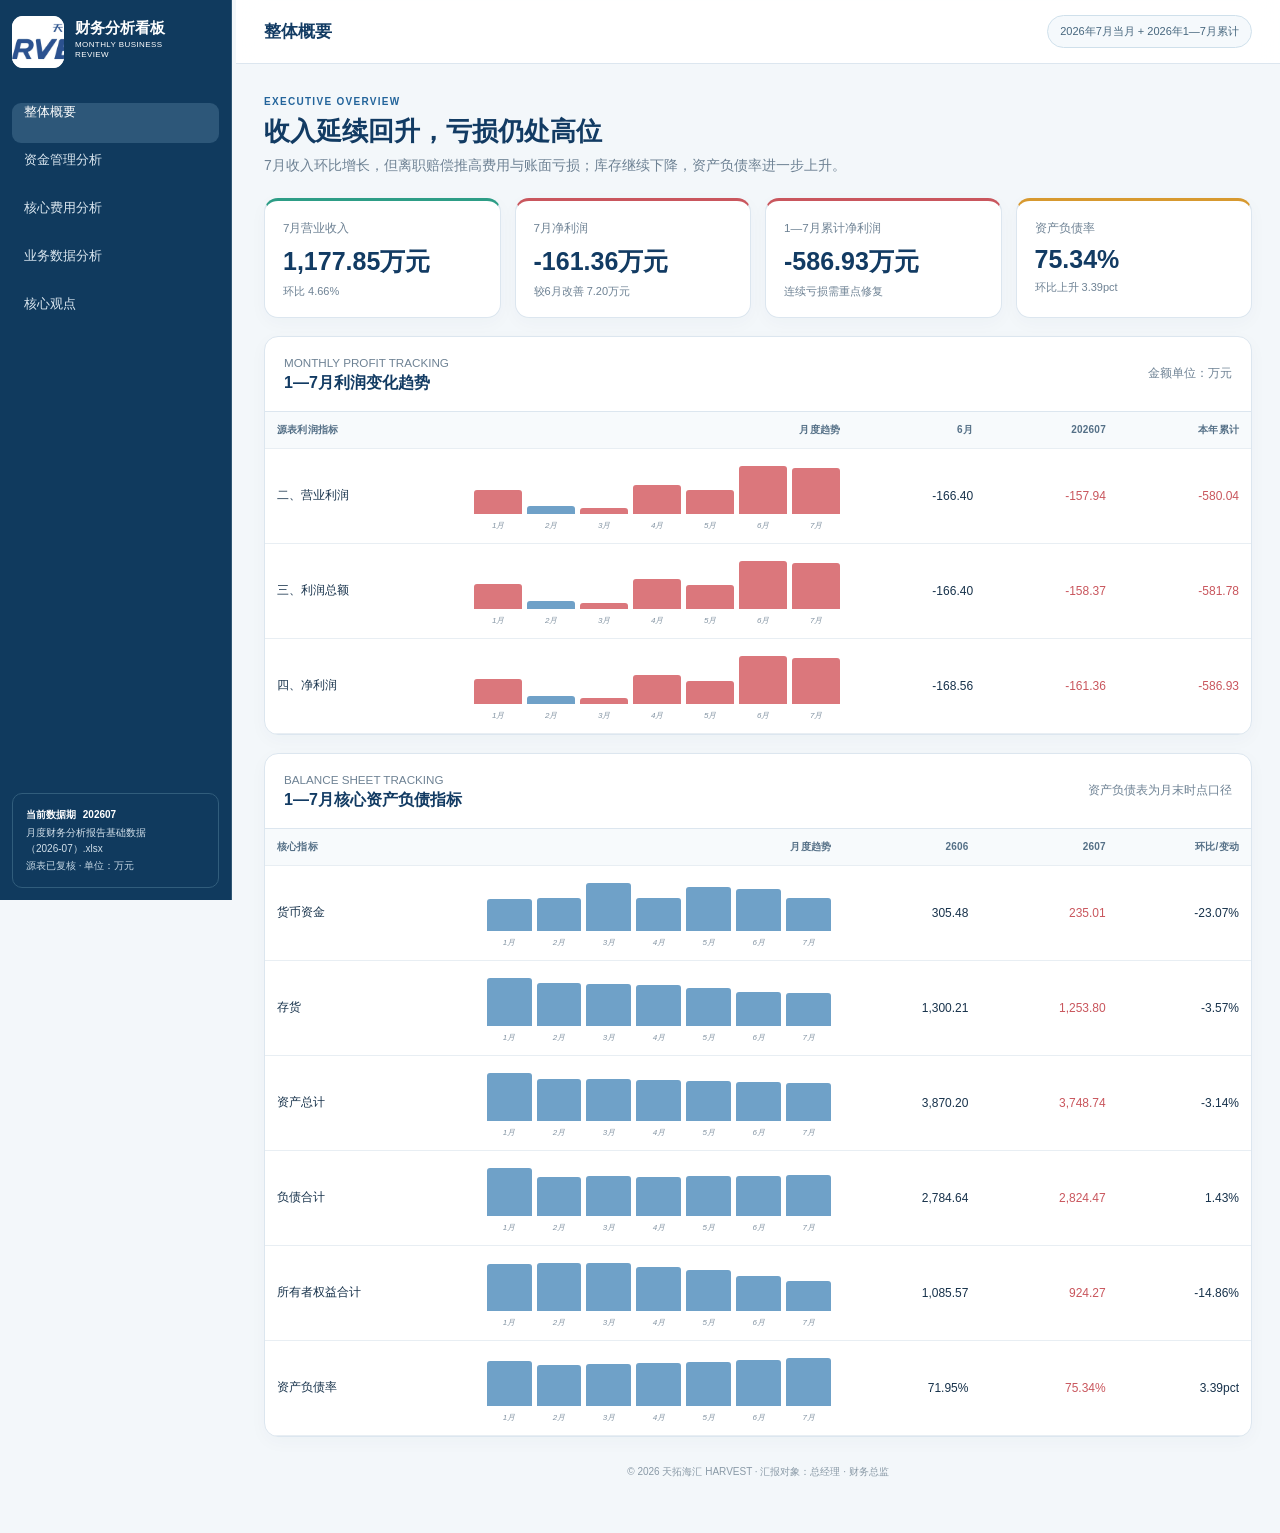
==== commit 5c72f510: "Optimize dashboard sidebar navigation" ====
--- a/index.html
+++ b/index.html
@@ -1 +1 @@
-<!doctype html><html lang="zh-CN"><head><meta charset="utf-8"><meta name="viewport" content="width=device-width,initial-scale=1"><title>整体概要｜天拓海汇财务分析BI</title><meta name="description" content="2026年7月及1—7月累计财务与经营分析"><link rel="icon" href="favicon.svg"><link rel="stylesheet" href="dashboard.css"></head><body data-page="overview"><noscript>请启用 JavaScript 查看财务分析看板。</noscript><script src="dashboard-data.js"></script><script src="dashboard.js"></script></body></html>
+<!doctype html><html lang="zh-CN"><head><meta charset="utf-8"><meta name="viewport" content="width=device-width,initial-scale=1"><title>整体概要｜天拓海汇财务分析BI</title><meta name="description" content="2026年7月及1—7月累计财务与经营分析"><link rel="icon" href="favicon.svg"><link rel="stylesheet" href="dashboard.css"><link rel="stylesheet" href="sidebar-compact.css"></head><body data-page="overview"><noscript>请启用 JavaScript 查看财务分析看板。</noscript><script src="dashboard-data.js"></script><script src="dashboard.js"></script><script src="sidebar-compact.js"></script></body></html>
--- a/sidebar-compact.css
+++ b/sidebar-compact.css
@@ -0,0 +1,136 @@
+@media (min-width: 901px) {
+  .app-shell {
+    grid-template-columns: 232px minmax(0, 1fr);
+  }
+
+  .sidebar {
+    width: 232px;
+    padding: 16px 12px 12px;
+    color: #fff;
+    background: #103a5e;
+    border-right: 1px solid #315875;
+    display: flex;
+    flex-direction: column;
+  }
+
+  .brand {
+    position: absolute;
+    top: 16px;
+    left: 12px;
+    width: 52px;
+    height: 52px;
+    padding: 0;
+    border-radius: 11px;
+    background: #fff;
+    overflow: hidden;
+  }
+
+  .brand img {
+    width: 190px;
+    max-width: none;
+    height: 55px;
+    mix-blend-mode: normal;
+    transform: translateX(-72px);
+  }
+
+  .brand-caption {
+    position: absolute;
+    top: 19px;
+    left: 75px;
+    width: 140px;
+    padding: 0;
+    border: 0;
+  }
+
+  .brand-caption span {
+    color: #fff;
+    letter-spacing: 0;
+    font-size: 15px;
+    font-weight: 700;
+    line-height: 1.25;
+  }
+
+  .brand-caption small {
+    display: block;
+    width: 118px;
+    margin-top: 2px;
+    color: #fff;
+    letter-spacing: .4px;
+    font-size: 8px;
+    line-height: 1.25;
+  }
+
+  .sidebar nav {
+    gap: 8px;
+    margin: 87px 0 20px;
+  }
+
+  .sidebar nav a {
+    min-height: 40px;
+    padding: 0 12px;
+    color: #dce8f1;
+    border-radius: 9px;
+    font-size: 13px;
+  }
+
+  .sidebar nav a:hover {
+    color: #fff;
+    background: #214d70;
+    transform: none;
+  }
+
+  .sidebar nav a.active {
+    color: #fff;
+    background: #2d5779;
+    box-shadow: none;
+  }
+
+  .sidebar nav i,
+  .sidebar nav a b,
+  .sidebar > footer {
+    display: none;
+  }
+
+  .sidebar-card.sidebar-period-card {
+    margin-top: auto;
+    padding: 14px 13px;
+    color: #d9e6ef;
+    background: transparent;
+    border: 1px solid #315d7c;
+    border-radius: 10px;
+    box-shadow: none;
+  }
+
+  .sidebar-period-card b,
+  .sidebar-period-card strong,
+  .sidebar-period-card span,
+  .sidebar-period-card small {
+    display: block;
+  }
+
+  .sidebar-period-card b {
+    margin: 0 0 4px;
+    color: #fff;
+    font-size: 10px;
+    line-height: 1.35;
+  }
+
+  .sidebar-period-card b strong {
+    display: inline;
+    margin-left: 4px;
+  }
+
+  .sidebar-period-card span {
+    color: #d2e0ea;
+    letter-spacing: 0;
+    font-size: 10px;
+    line-height: 1.55;
+  }
+
+  .sidebar-period-card small {
+    margin-top: 3px;
+    color: #c4d6e3;
+    font-size: 10px;
+    line-height: 1.4;
+  }
+}
